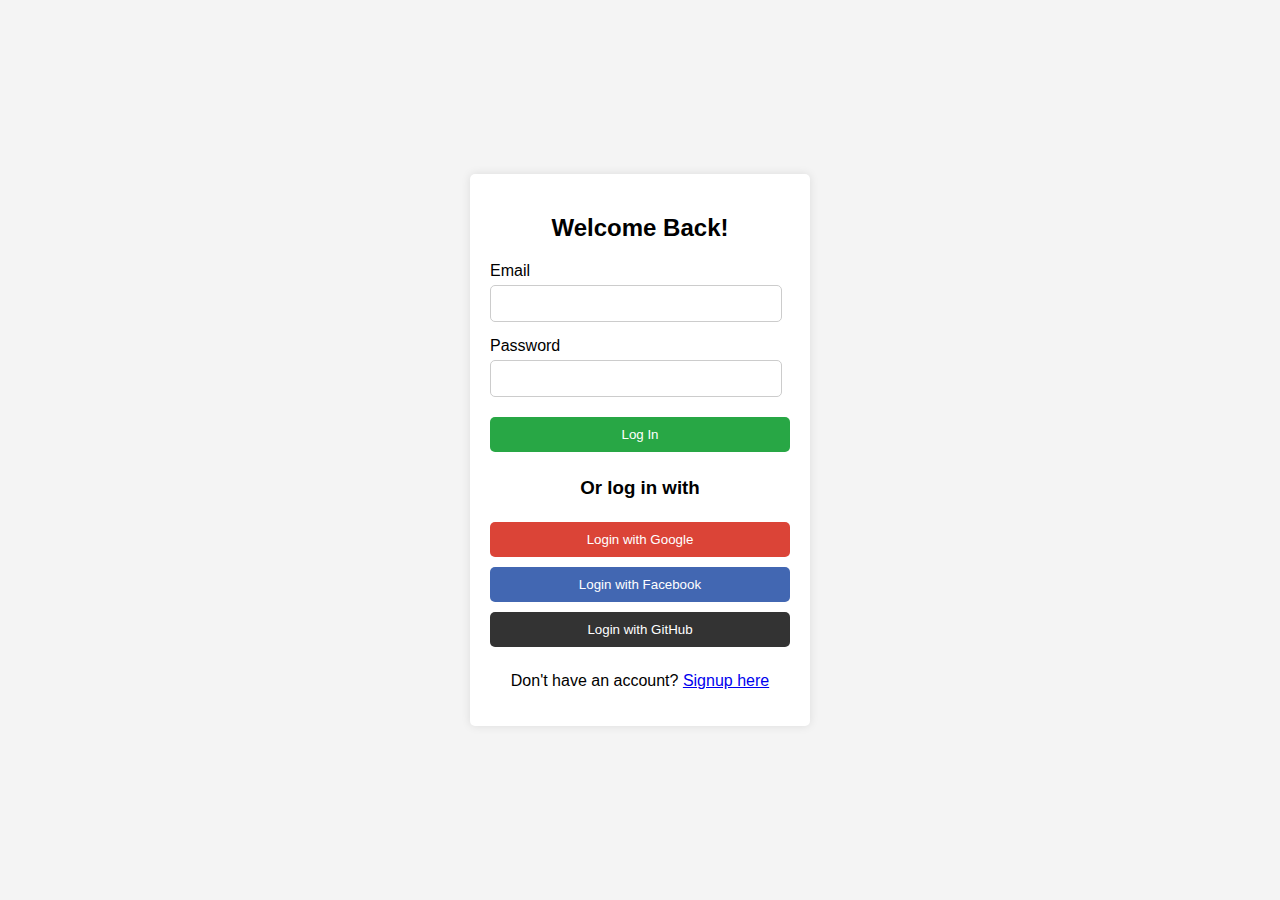
==== index.html @ 8d50261c "first commit" ====
<!DOCTYPE html>
<html lang="en">
<head>
    <meta charset="UTF-8">
    <meta name="viewport" content="width=device-width, initial-scale=1.0">
    <title>Home</title>
    <script>
        if (!localStorage.getItem("isLoggedIn")) {
            window.location.href = "login.html";
        }

        function logout() {
            localStorage.removeItem("isLoggedIn");
            window.location.href = "login.html";
        }
    </script>

    <style>
        #viewAll {
            display: block;
            margin-bottom: 10px;
            cursor: pointer;
        }
    </style>
</head>
<body>

    <h1>Portal</h1>
    <h3>Our Services</h3>
    <a href="services/" id="viewAll">view all</a>
    <button onclick="logout()">Logout</button>
    
</body>
</html>
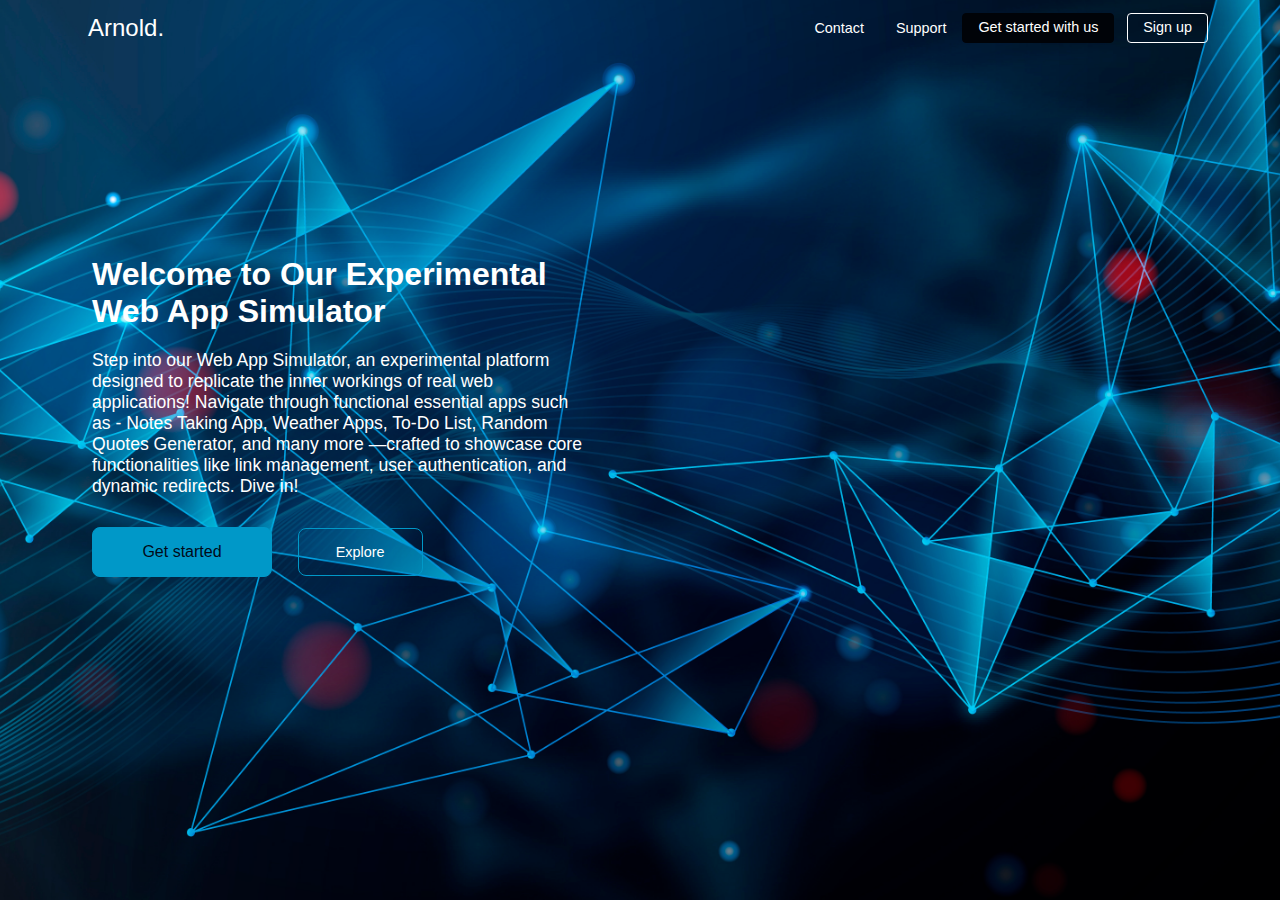
==== commit 28dcf728: "work in progress update" ====
--- a/index.html
+++ b/index.html
@@ -4,24 +4,7 @@
     <meta charset="UTF-8">
     <meta name="viewport" content="width=device-width, initial-scale=1.0">
     <title>Home</title>
-    <script>
-        if (!localStorage.getItem("isLoggedIn")) {
-            window.location.href = "login.html";
-        }
-
-        function logout() {
-            localStorage.removeItem("isLoggedIn");
-            window.location.href = "login.html";
-        }
-    </script>
-
-    <style>
-        #viewAll {
-            display: block;
-            margin-bottom: 10px;
-            cursor: pointer;
-        }
-    </style>
+    <link rel="stylesheet" href="css/index.css">
 </head>
 <body>
 
@@ -30,5 +13,7 @@
     <a href="services/" id="viewAll">view all</a>
     <button onclick="logout()">Logout</button>
     
+    <script src="js/404-handler.js"></script>
+    <script src="js/index.js"></script>
 </body>
 </html>--- a/css/index.css
+++ b/css/index.css
@@ -0,0 +1,5 @@
+#viewAll {
+    display: block;
+    margin-bottom: 10px;
+    cursor: pointer;
+}